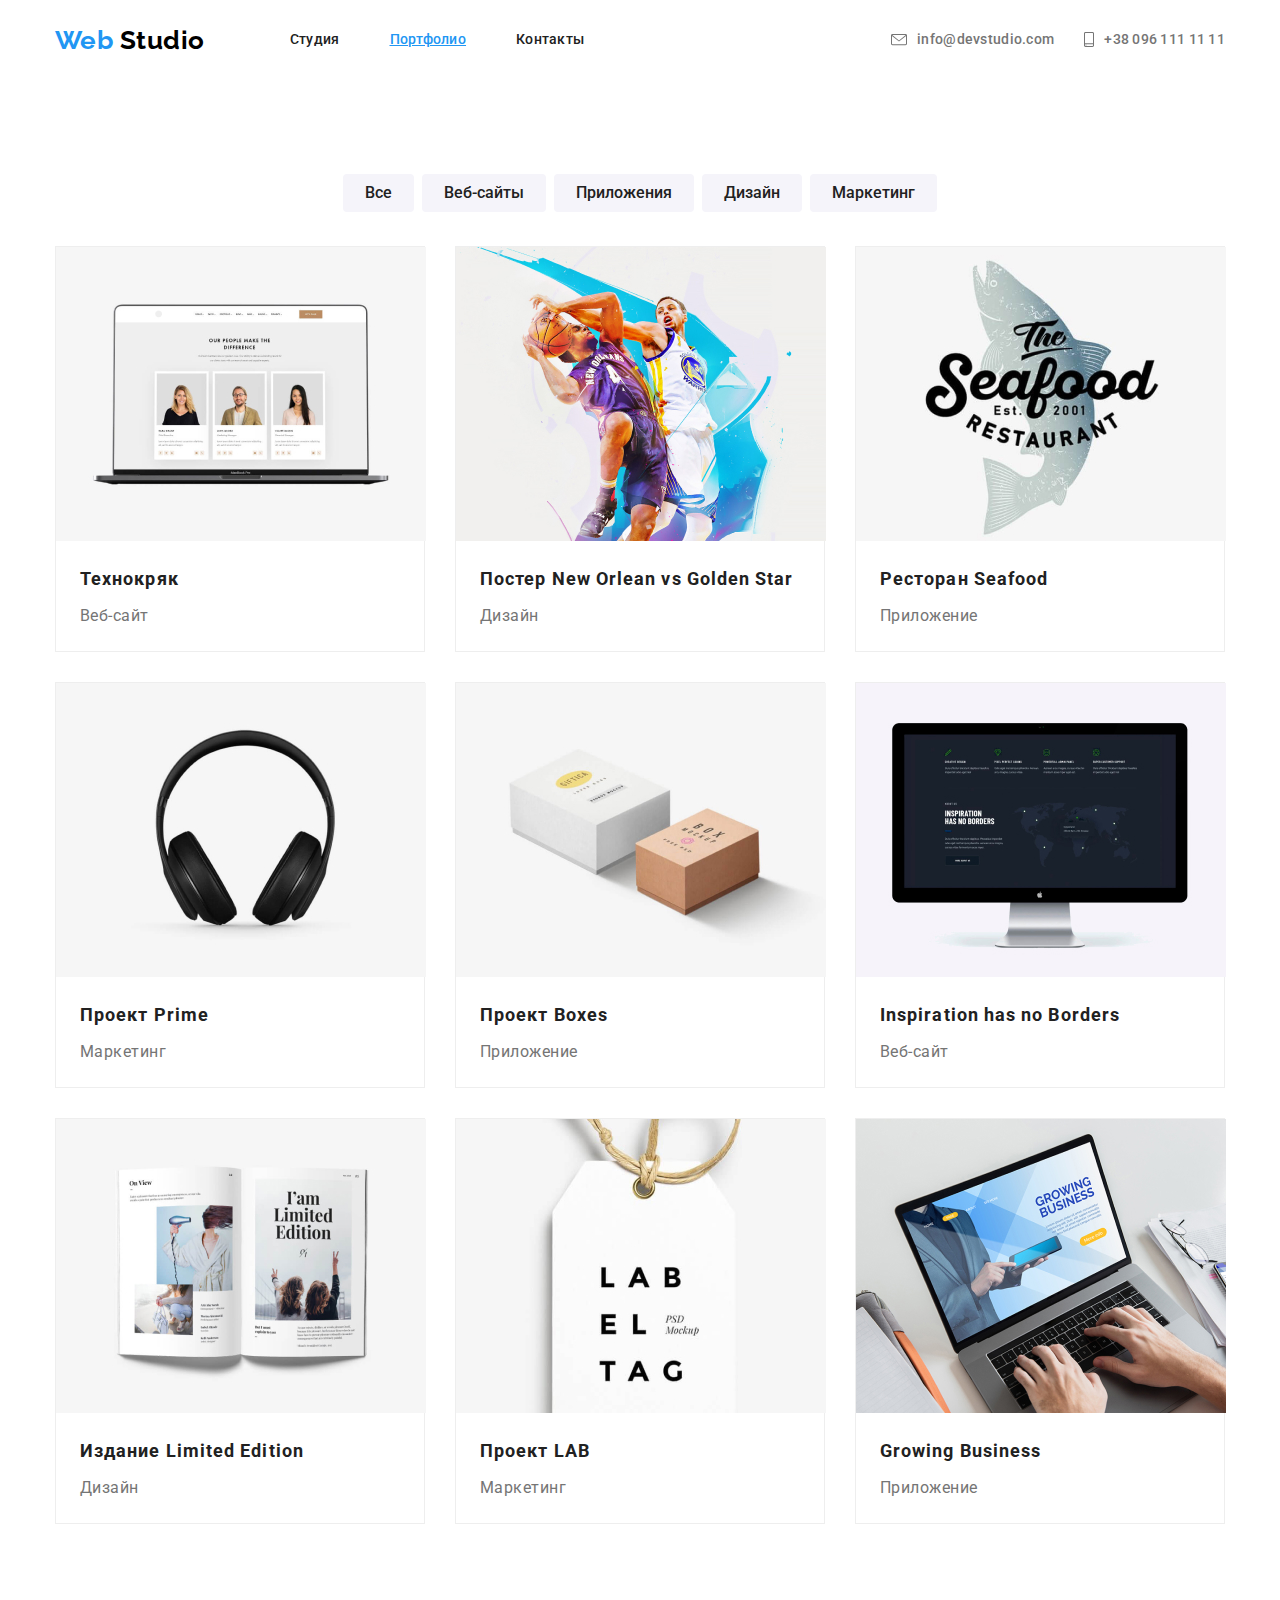
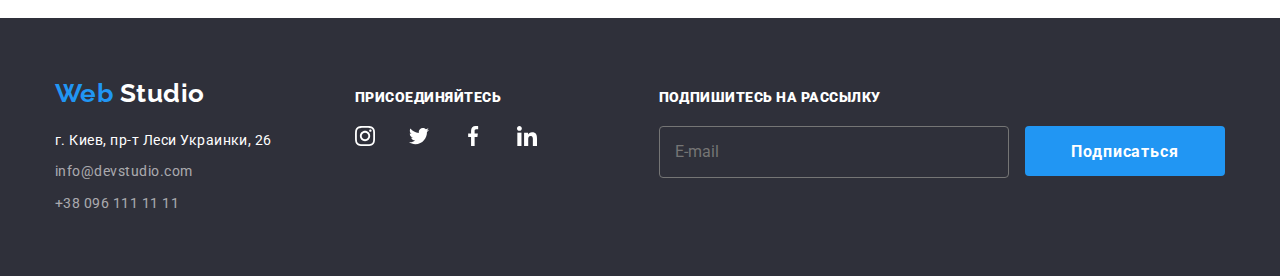
==== portfolio.html @ 207a84a7 "Adding project files." ====
<!DOCTYPE html>
<html lang="ru">
	<head>
		<meta charset="UTF-8" />
		<meta name="viewport" content="width=device-width, initial-scale=1.0" />
		<title>Portfolio - Web Studio</title>
		<link
			href="https://fonts.googleapis.com/css2?family=Raleway:wght@700&family=Roboto:wght@400;500;700;900&display=swap"
			rel="stylesheet"
		/>
		<link rel="stylesheet" href="./css/normalize.css" />
		<link rel="stylesheet" href="./css/styles.css" />
	</head>
	<body>
		<!-- Header -->
		<header>
			<div class="container header-flexbox">
				<nav class="header-nav">
					<a href="./index.html" lang="en" class="logo no-margin-bottom link">
						Web
						<span class="logo-header">Studio</span>
					</a>

					<ul class="site-nav list">
						<li>
							<a href="./index.html" class="link">Студия</a>
						</li>
						<li><a href="./portfolio.html" class="link current">Портфолио</a></li>
						<li><a href="#" class="link">Контакты</a></li>
					</ul>
				</nav>

				<ul class="contacts list">
					<li class="contacts-item">
						<img src="./images/icons/contacts/envelope.svg" alt="Конверт" />
						<a href="mailto:info@devstudio.com" target="_blank" rel="noopener noreferrer" class="link">
							info@devstudio.com
						</a>
					</li>
					<li class="contacts-item">
						<img src="./images/icons/contacts/smartphone.svg" alt="Телефон" />
						<a href="tel:+380961111111" class="link">+38 096 111 11 11</a>
					</li>
				</ul>
			</div>
		</header>

		<main>
			<section class="section">
				<div class="container">
					<h1 class="visually-hidden">Портфолио</h1>

					<!-- Filter -->
					<ul class="portfolio-filter list">
						<li><button type="button">Все</button></li>
						<li><button type="button">Веб-сайты</button></li>
						<li><button type="button">Приложения</button></li>
						<li><button type="button">Дизайн</button></li>
						<li><button type="button">Маркетинг</button></li>
					</ul>

					<!-- Projects -->
					<ul class="portfolio-projects list">
						<li class="portfolio-card">
							<a href="#" target="_blank" rel="noopener noreferrer" class="link">
								<img src="./images/portfolio/techno.jpg" alt="Сайт на экране ноутбука" width="370" />
								<div class="portfolio-project-information">
									<h2>Технокряк</h2>
									<p>Веб-сайт</p>

									<!-- <p class="project-description">
									Технокряк это современная площадка распространения коронавируса. Компании используют эту платформу для
									цифрового шпионажа и атак на защищённые сервера конкурентов.
								</p> -->
								</div>
							</a>
						</li>
						<li class="portfolio-card">
							<a href="#" target="_blank" rel="noopener noreferrer" class="link">
								<img
									src="./images/portfolio/new-orleans-vs-golden-star.jpg"
									alt="Постер для баскетбольного матча"
									width="370"
								/>
								<div class="portfolio-project-information">
									<h2>Постер New Orlean vs Golden Star</h2>
									<p>Дизайн</p>
									<!-- <p class="project-description">
									Lorem ipsum dolor sit amet consectetur adipisicing elit. Reiciendis praesentium, culpa expedita et
									dolorem animi? Impedit laboriosam dolor dignissimos numquam id! Quae ut dolorum nam earum doloremque
									pariatur voluptas consectetur.
								</p> -->
								</div>
							</a>
						</li>
						<li class="portfolio-card">
							<a href="#" target="_blank" rel="noopener noreferrer" class="link">
								<img
									src="./images/portfolio/seafood-restaurant.jpg"
									alt="Логотип ресторана морепродуктов"
									width="370"
								/>
								<div class="portfolio-project-information">
									<h2>
										Ресторан
										<span lang="en">Seafood</span>
									</h2>
									<p>Приложение</p>
									<!-- <p class="project-description">
									Lorem ipsum dolor sit amet consectetur adipisicing elit. Magnam illum eligendi dolores amet qui fugit
									delectus. Eum sequi iusto ad aspernatur labore perspiciatis? Vero vel qui sed, officiis totam
									adipisci!
								</p> -->
								</div>
							</a>
						</li>
						<li class="portfolio-card">
							<a href="#" target="_blank" rel="noopener noreferrer" class="link">
								<img src="./images/portfolio/prime-project.jpg" alt="Наушники" width="370" />
								<div class="portfolio-project-information">
									<h2>
										Проект
										<span lang="en">Prime</span>
									</h2>
									<p>Маркетинг</p>
									<!-- <p class="project-description">
									Lorem ipsum dolor sit amet consectetur adipisicing elit. Eveniet voluptatem dolor asperiores, incidunt
									maiores mollitia delectus possimus. Nulla vel veritatis dolores assumenda corrupti odit, cum molestiae
									magnam itaque. At, minus!
								</p> -->
								</div>
							</a>
						</li>
						<li class="portfolio-card">
							<a href="#" target="_blank" rel="noopener noreferrer" class="link">
								<img src="./images/portfolio/boxes-project.jpg" alt="Коробки" width="370" />
								<div class="portfolio-project-information">
									<h2>
										Проект
										<span lang="en">Boxes</span>
									</h2>
									<p>Приложение</p>
									<!-- <p class="project-description">
									Lorem ipsum dolor sit amet consectetur adipisicing elit. Eveniet voluptatem dolor asperiores, incidunt
									maiores mollitia delectus possimus. Nulla vel veritatis dolores assumenda corrupti odit, cum molestiae
									magnam itaque. At, minus!
								</p> -->
								</div>
							</a>
						</li>
						<li class="portfolio-card">
							<a href="#" target="_blank" rel="noopener noreferrer" class="link">
								<img src="./images/portfolio/desktop.jpg" alt="Монитор ПК" width="370" />
								<div class="portfolio-project-information">
									<h2 lang="en">Inspiration has no Borders</h2>
									<p>Веб-сайт</p>
									<!-- <p class="project-description">
									Lorem ipsum dolor sit amet consectetur adipisicing elit. Eveniet voluptatem dolor asperiores, incidunt
									maiores mollitia delectus possimus. Nulla vel veritatis dolores assumenda corrupti odit, cum molestiae
									magnam itaque. At, minus!
								</p> -->
								</div>
							</a>
						</li>
						<li class="portfolio-card">
							<a href="#" target="_blank" rel="noopener noreferrer" class="link">
								<img src="./images/portfolio/limited-edition.jpg" alt="Разворот журнала" width="370" />
								<div class="portfolio-project-information">
									<h2>
										Издание
										<span lang="en">Limited Edition</span>
									</h2>
									<p>Дизайн</p>
									<!-- <p class="project-description">
									Lorem ipsum dolor sit amet consectetur adipisicing elit. Eveniet voluptatem dolor asperiores, incidunt
									maiores mollitia delectus possimus. Nulla vel veritatis dolores assumenda corrupti odit, cum molestiae
									magnam itaque. At, minus!
								</p> -->
								</div>
							</a>
						</li>
						<li class="portfolio-card">
							<a href="#" target="_blank" rel="noopener noreferrer" class="link">
								<img src="./images/portfolio/lab-tag-project.jpg" alt="Этикетка" width="370" />
								<div class="portfolio-project-information">
									<h2>
										Проект
										<span lang="en">LAB</span>
									</h2>
									<p>Маркетинг</p>
									<!-- <p class="project-description">
									Lorem ipsum dolor sit amet consectetur adipisicing elit. Eveniet voluptatem dolor asperiores, incidunt
									maiores mollitia delectus possimus. Nulla vel veritatis dolores assumenda corrupti odit, cum molestiae
									magnam itaque. At, minus!
								</p> -->
								</div>
							</a>
						</li>
						<li class="portfolio-card">
							<a href="#" target="_blank" rel="noopener noreferrer" class="link">
								<img src="./images/portfolio/laptop.jpg" alt="Ноутбук" width="370" />
								<div class="portfolio-project-information">
									<h2 lang="en">Growing Business</h2>
									<p>Приложение</p>
									<!-- <p class="project-description">
									Lorem ipsum dolor sit amet consectetur adipisicing elit. Eveniet voluptatem dolor asperiores, incidunt
									maiores mollitia delectus possimus. Nulla vel veritatis dolores assumenda corrupti odit, cum molestiae
									magnam itaque. At, minus!
								</p> -->
								</div>
							</a>
						</li>
					</ul>
				</div>
			</section>
		</main>

		<!-- Footer -->
		<footer class="footer">
			<div class="container footer-felxbox">
				<div class="footer-information footer-felxbox">
					<div class="footer-contacts-block">
						<a href="./index.html" lang="en" class="logo link">
							Web
							<span class="logo-footer">Studio</span>
						</a>
						<address class="address">
							г. Киев, пр-т Леси Украинки, 26
						</address>

						<ul class="contacts-footer list">
							<li>
								<a href="mailto:info@devstudio.com" target="_blank" rel="noopener noreferrer" class="link">
									info@devstudio.com
								</a>
							</li>
							<li><a href="tel:+380961111111" class="link">+38 096 111 11 11</a></li>
						</ul>
					</div>

					<div class="footer-contacts-block">
						<p class="call-to-action"><b>Присоединяйтесь</b></p>
						<ul class="footer-social-links-list list">
							<li>
								<a href="#" target="_blank" rel="noopener noreferrer">
									<img src="./images/icons/social-media/instagram.svg" alt="Instagram" />
								</a>
							</li>
							<li>
								<a href="#" target="_blank" rel="noopener noreferrer">
									<img src="./images/icons/social-media/twitter.svg" alt="Twitter" />
								</a>
							</li>
							<li>
								<a href="#" target="_blank" rel="noopener noreferrer">
									<img src="./images/icons/social-media/facebook.svg" alt="Facebook" />
								</a>
							</li>
							<li>
								<a href="#" target="_blank" rel="noopener noreferrer">
									<img src="./images/icons/social-media/linkedin.svg" alt="LinkedIn" />
								</a>
							</li>
						</ul>
					</div>
				</div>

				<div class="footer-information form">
					<div>
						<p class="call-to-action"><b>Подпишитесь на рассылку</b></p>
						<form>
							<input type="email" placeholder="E-mail" />
							<input type="submit" value="Подпиcаться" />
						</form>
					</div>
				</div>
			</div>
		</footer>
	</body>
</html>
---- css/styles.css ----
/* Basic palette */
:root {
	--primary-title-color: #212121;
	--primary-text-color: #757575;
	--primary-white-color: #ffffff;
	--primary-black-color: #000000;
	--secondary-bg-color: #f5f4fa;
	--footer-bg-color: #2f303a;
	--accent-color: #2196f3;
}

/* Global css properties */
html {
	box-sizing: border-box;
}

*,
*::before,
*::after {
	box-sizing: inherit;
}

body {
	font-family: "Roboto", sans-serif;
	letter-spacing: 0.03em;
}

/* Rules for reseting properties */
.link {
	text-decoration: none;
}
.list {
	margin: 0;
	padding: 0;
	list-style: none;
}

.container {
	width: 1200px;
	padding-right: 15px;
	padding-left: 15px;
	margin-right: auto;
	margin-left: auto;
}

/* Header */

/* Site navigation */
.header-flexbox {
	display: flex;
	align-items: center;
}

.header-nav {
	display: flex;
	align-items: center;
	margin-right: auto;
}

.site-nav {
	display: flex;
}

.site-nav li:not(:last-child) {
	margin-right: 50px;
}

.site-nav a {
	display: block;
	padding-top: 32px;
	padding-bottom: 32px;

	font-weight: 500;
	font-size: 14px;
	line-height: 1.14;
	letter-spacing: 0.02em;

	color: var(--primary-title-color);
}

.site-nav a:hover,
.site-nav a:focus {
	color: var(--accent-color);
}

.site-nav .current {
	color: var(--accent-color);
	text-decoration: underline;
}

/* Logo */
.logo {
	display: block;
	margin-right: 85px;
	margin-bottom: 20px;

	font-family: "Raleway", sans-serif;
	font-weight: 700;
	font-size: 26px;
	line-height: 1.19;

	color: var(--accent-color);
}

/* Logo in header */
.logo-header {
	color: var(--primary-black-color);
}

.logo.no-margin-bottom {
	margin-bottom: 0;
}

/* Logo in footer */
.logo-footer {
	color: var(--primary-white-color);
}

/* Contacts in header */
.contacts {
	display: flex;
}

.contacts li:not(:last-child) {
	margin-right: 30px;
}

.contacts a {
	font-weight: 500;
	font-size: 14px;
	line-height: 1.14;
	letter-spacing: 0.02em;

	color: var(--primary-text-color);
}

.contacts a:hover,
.contacts a:focus {
	color: var(--accent-color);
}

.contacts-item {
	display: flex;
	align-items: center;
}

.contacts-item img {
	display: block;
	margin-right: 10px;
}

/* Hero section */
.hero-section {
	text-align: center;
}

.hero-title {
	margin-top: 0;
	margin-bottom: 30px;

	font-weight: 900;
	font-size: 44px;
	line-height: 1.36;
	letter-spacing: 0.06em;
	text-transform: uppercase;

	color: var(--primary-white-color);

	text-shadow: 0 4px 4px rgba(0, 0, 0, 0.25);
}

.hero-button {
	min-width: 200px;
	min-height: 50px;

	padding-top: 10px;
	padding-right: 32px;
	padding-bottom: 10px;
	padding-left: 32px;
	border-radius: 4px;

	/* font-family: inherit; */
	font-weight: 700;
	font-size: 16px;
	line-height: 1.87;
	letter-spacing: 0.06em;

	color: var(--primary-white-color);

	background-color: var(--accent-color);
	border: transparent;

	cursor: pointer;
}

/* Advantages section */
.section {
	padding-top: 94px;
	padding-bottom: 94px;
}

.visually-hidden {
	position: absolute !important;
	clip: rect(1px 1px 1px 1px);
	/* IE6, IE7 */
	clip: rect(1px, 1px, 1px, 1px);
	padding: 0 !important;
	border: 0 !important;
	height: 1px !important;
	width: 1px !important;
	overflow: hidden;
}

.advantages {
	display: flex;
}

.advantages-description {
	padding-top: 30px;
}

.advantages > li {
	width: calc((100% - 30px * 3) / 4);
}

.advantages > li:not(:nth-child(4n)) {
	margin-right: 30px;
}

.advantages img {
	display: block;
	padding-top: 25px;
	padding-right: 100px;
	padding-bottom: 25px;
	padding-left: 100px;
	border-radius: 4px;

	background-color: var(--secondary-bg-color);
}

.advantages h3 {
	margin-top: 0;
	margin-bottom: 10px;

	font-weight: 700;
	font-size: 14px;
	line-height: 1.14;
	text-transform: uppercase;

	color: var(--primary-title-color);
}

.advantages p {
	margin: 0;

	font-weight: 400;
	font-size: 14px;
	line-height: 1.7;

	color: var(--primary-text-color);
}

/* Title for all sections but Hero */
.section-title {
	margin-top: 0;
	margin-bottom: 50px;

	font-weight: 700;
	font-size: 36px;
	line-height: 1.17;
	text-align: center;

	color: var(--primary-title-color);
}

/* Services section */
.section.no-padding {
	padding-top: 0;
}

.services {
	display: flex;
	flex-wrap: wrap;
}

.services > li {
	width: calc((100% - 30px * 2) / 3);
}

.services > li:not(:nth-child(3n)) {
	margin-right: 30px;
}

.services img {
	display: block;
}

.services h3 {
	margin: 0;
	padding-top: 27px;
	padding-bottom: 27px;

	font-weight: 700;
	font-size: 14px;
	line-height: 1.14;
	text-transform: uppercase;
	text-align: center;

	color: var(--primary-white-color);
	background-color: rgba(47, 48, 58, 0.8);
}

/* Team section */
.secondary-background {
	background-color: var(--secondary-bg-color);
}

.team {
	display: flex;
	flex-wrap: wrap;
}

.team-card {
	width: calc((100% - 30px * 3) / 4);

	background-color: var(--primary-white-color);
}

.team-card:not(:nth-child(4n)) {
	margin-right: 30px;
}

.team-member-picture {
	display: block;
}

.team-member-information {
	padding-top: 30px;
	padding-bottom: 24px;
}

.team h3 {
	margin-top: 0;
	margin-bottom: 10px;

	font-weight: 500;
	font-size: 16px;
	line-height: 1.19;
	text-align: center;

	color: var(--primary-title-color);
}

.team p {
	margin-top: 0;
	margin-bottom: 16px;

	font-weight: 400;
	font-size: 16px;
	line-height: 1.19;
	text-align: center;

	color: var(--primary-text-color);
}

.social-links {
	display: flex;
	justify-content: center;
}

.social-links li:not(:last-child) {
	margin-right: 34px;
}

/* Clients section */
.clients {
	display: flex;
	flex-wrap: wrap;
}

.clients li {
	width: calc((100% - 30px * 5) / 6);
}

.clients li:not(:nth-child(6n)) {
	margin-right: 30px;
}

.clients img {
	display: block;
}

.clients a {
	display: flex;
	height: 90px;
	width: 170px;

	justify-content: center;

	border: 1px solid #afb1b8;
	border-radius: 4px;
}

/* Footer section */
.footer {
	padding-top: 60px;
	padding-bottom: 60px;

	background-color: var(--footer-bg-color);
}

.footer-felxbox {
	display: flex;
	justify-content: space-between;
	align-items: baseline;
}

/* Footer blocks */
.footer-information {
	width: calc((100% - 30px) / 2);
}

.footer-information:not(:last-child) {
	margin-right: 30px;
}

/* Address and social media */
.footer-contacts-block {
	width: calc((100% - 30px) / 2);
}

.footer-contacts-block:not(:last-child) {
	margin-right: 30px;
}

.address {
	margin-bottom: 8px;

	font-style: normal;
	font-weight: 400;
	font-size: 14px;
	line-height: 1.71;

	color: var(--primary-white-color);
}

.contacts-footer li:not(:last-child) {
	margin-bottom: 8px;
}

.contacts-footer a {
	font-weight: 400;
	font-size: 14px;
	line-height: 1.71;

	color: rgba(255, 255, 255, 0.6);
}

.contacts-footer a:hover,
.contacts-footer a:focus {
	color: var(--accent-color);
}

/* Call to action */
.call-to-action {
	margin-top: 0;
	margin-bottom: 20px;

	font-weight: 700;
	font-size: 14px;
	line-height: 1.14;
	text-transform: uppercase;

	color: var(--primary-white-color);
}

.footer-social-links-list {
	display: flex;
}

.footer-social-links-list > li:not(:last-child) {
	margin-right: 34px;
}

/* Footer form block */
.form {
	display: flex;
	justify-content: flex-end;
}

/* Portfolio page */
/* Filter */
.portfolio-filter {
	display: flex;
	justify-content: center;
	margin-bottom: 34px;
}

.portfolio-filter li:not(:last-child) {
	margin-right: 8px;
}

.portfolio-filter button {
	padding-top: 6px;
	padding-right: 22px;
	padding-bottom: 6px;
	padding-left: 22px;
	border: transparent;
	border-radius: 4px;

	/* font-family: inherit; */
	font-weight: 500;
	font-size: 16px;
	line-height: 1.62;

	color: var(--primary-title-color);

	background-color: var(--secondary-bg-color);

	cursor: pointer;
}

.portfolio-filter button:hover,
.portfolio-filter button:focus {
	color: var(--primary-white-color);

	background-color: var(--accent-color);
}

/* Portfolio projects */
.portfolio-projects {
	display: flex;
	flex-wrap: wrap;
}

.portfolio-card {
	width: calc((100% - 30px * 2) / 3);
	margin-right: 30px;
	margin-bottom: 30px;

	border: 1px solid #eeeeee;

	cursor: pointer;
}

.portfolio-card:nth-child(3n) {
	margin-right: 0;
}

.portfolio-card:nth-last-child(-n + 3) {
	margin-bottom: 0;
}

.portfolio-projects img {
	display: block;
}

.portfolio-project-information {
	padding-top: 20px;
	padding-right: 24px;
	padding-bottom: 20px;
	padding-left: 24px;
}

.portfolio-project-information h2 {
	margin-top: 0;
	margin-bottom: 4px;

	font-weight: 700;
	font-size: 18px;
	line-height: 2;
	letter-spacing: 0.06em;

	color: var(--primary-title-color);
}

.portfolio-project-information p {
	margin-top: 0;
	margin-bottom: 0;

	font-weight: 400;
	font-size: 16px;
	line-height: 1.87;

	color: var(--primary-text-color);
}

/* .portfolio-project-information p.project-description {
	margin-top: 0;
	margin-bottom: 0;

	font-weight: 400;
	font-size: 18px;
	line-height: 1.56;
}

.portfolio-projects .project-description:hover {
	color: var(--primary-white-color);
	background-color: var(--accent-color);
} */

input[type="email"] {
	min-height: 50px;
	min-width: 350px;

	padding: 15px;
	border: 1px solid;
	border-radius: 4px;
	border-color: var(--primary-text-color);

	margin-right: 12px;

	font-weight: 400;
	font-size: 16px;
	line-height: 1.25;
	color: var(--primary-text-color);

	background-color: transparent;
}

input[type="submit"] {
	min-width: 200px;
	min-height: 50px;

	padding-top: 10px;
	padding-right: 32px;
	padding-bottom: 10px;
	padding-left: 32px;
	border: transparent;
	border-radius: 4px;

	font-weight: 700;
	font-size: 16px;
	line-height: 1.87;
	letter-spacing: 0.06em;

	color: var(--primary-white-color);

	background-color: var(--accent-color);
	border: transparent;

	cursor: pointer;
}
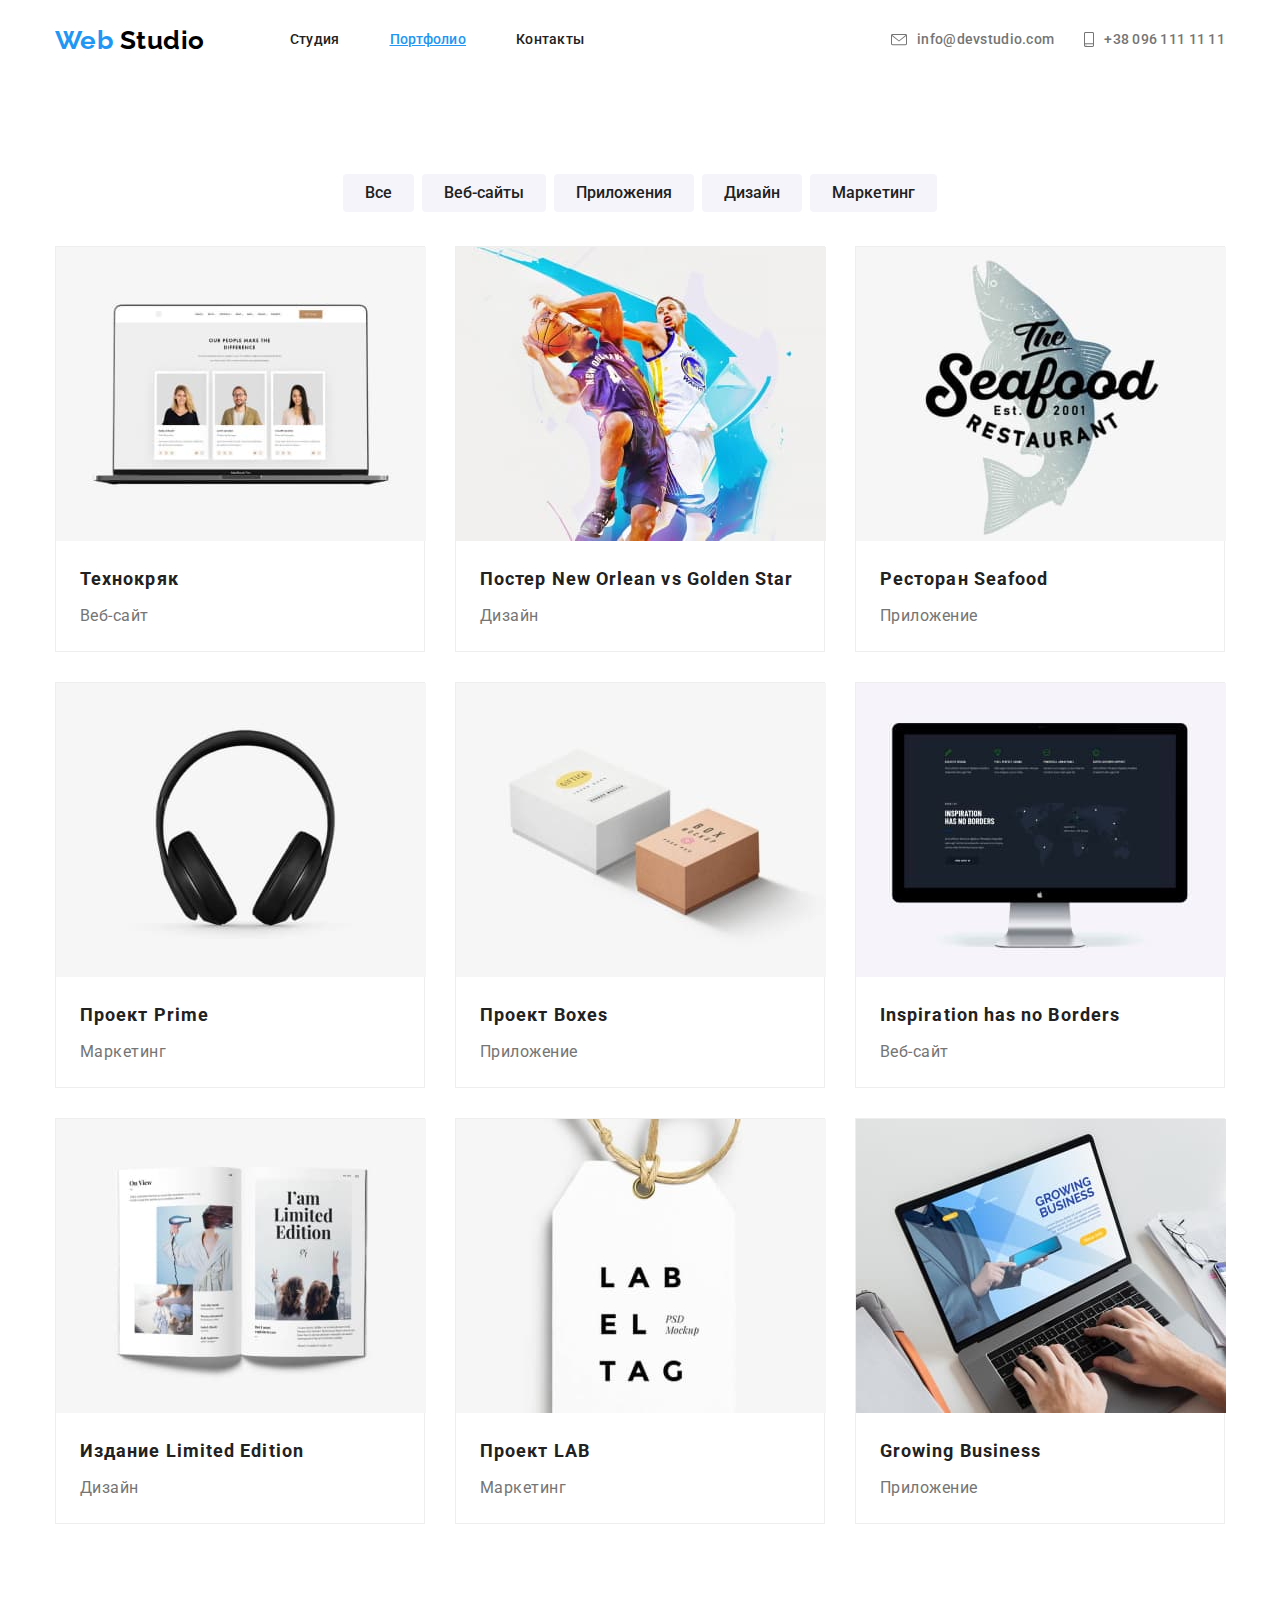
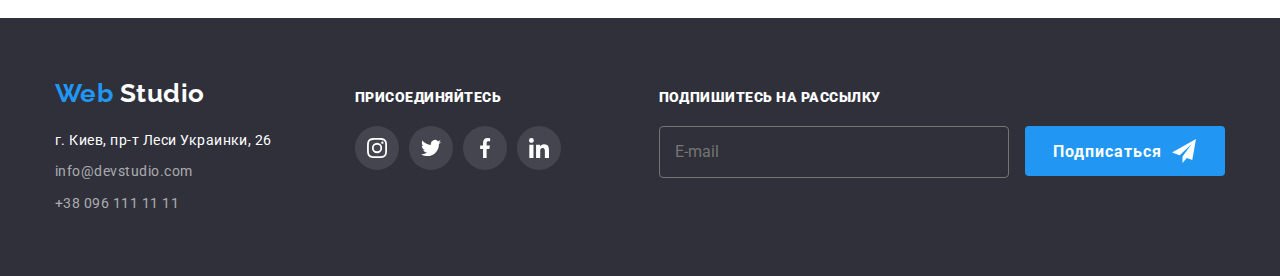
==== commit 347d6d39: "Adding icons through ::after and ::before." ====
--- a/portfolio.html
+++ b/portfolio.html
@@ -217,8 +217,8 @@
 
 		<!-- Footer -->
 		<footer class="footer">
-			<div class="container footer-felxbox">
-				<div class="footer-information footer-felxbox">
+			<div class="container footer-flexbox">
+				<div class="footer-information footer-flexbox">
 					<div class="footer-contacts-block">
 						<a href="./index.html" lang="en" class="logo link">
 							Web
@@ -241,22 +241,22 @@
 					<div class="footer-contacts-block">
 						<p class="call-to-action"><b>Присоединяйтесь</b></p>
 						<ul class="footer-social-links-list list">
-							<li>
+							<li class="footer-social-links-item">
 								<a href="#" target="_blank" rel="noopener noreferrer">
 									<img src="./images/icons/social-media/instagram.svg" alt="Instagram" />
 								</a>
 							</li>
-							<li>
+							<li class="footer-social-links-item">
 								<a href="#" target="_blank" rel="noopener noreferrer">
 									<img src="./images/icons/social-media/twitter.svg" alt="Twitter" />
 								</a>
 							</li>
-							<li>
+							<li class="footer-social-links-item">
 								<a href="#" target="_blank" rel="noopener noreferrer">
 									<img src="./images/icons/social-media/facebook.svg" alt="Facebook" />
 								</a>
 							</li>
-							<li>
+							<li class="footer-social-links-item">
 								<a href="#" target="_blank" rel="noopener noreferrer">
 									<img src="./images/icons/social-media/linkedin.svg" alt="LinkedIn" />
 								</a>
@@ -270,7 +270,7 @@
 						<p class="call-to-action"><b>Подпишитесь на рассылку</b></p>
 						<form>
 							<input type="email" placeholder="E-mail" />
-							<input type="submit" value="Подпиcаться" />
+							<button class="form-button">Подписаться</button>
 						</form>
 					</div>
 				</div>
--- a/css/styles.css
+++ b/css/styles.css
@@ -154,6 +154,26 @@
 	text-align: center;
 }
 
+.overlay {
+	height: 600px;
+	max-width: 1600px;
+
+	margin-right: auto;
+	margin-left: auto;
+
+	background-color: rgba(47, 48, 58, 0.8);
+	background-image: linear-gradient(to right, rgba(47, 48, 58, 0.8), rgba(47, 48, 58, 0.8)),
+		url("../images/background/hero-bg-image.jpg");
+	background-repeat: no-repeat;
+	background-position: center;
+	background-size: cover;
+}
+
+.hero-flexbox {
+	display: flex;
+	align-items: center;
+}
+
 .hero-title {
 	margin-top: 0;
 	margin-bottom: 30px;
@@ -165,11 +185,11 @@
 	text-transform: uppercase;
 
 	color: var(--primary-white-color);
-
-	text-shadow: 0 4px 4px rgba(0, 0, 0, 0.25);
 }
 
 .hero-button {
+	display: inline-flex;
+	align-items: center;
 	min-width: 200px;
 	min-height: 50px;
 
@@ -213,18 +233,45 @@
 
 .advantages {
 	display: flex;
+	flex-wrap: wrap;
 }
 
 .advantages-description {
 	padding-top: 30px;
 }
 
-.advantages > li {
+.advantages-item {
 	width: calc((100% - 30px * 3) / 4);
 }
 
-.advantages > li:not(:nth-child(4n)) {
+.advantages-item:not(:nth-child(4n)) {
 	margin-right: 30px;
+}
+
+.advantages-item::before {
+	display: block;
+	content: "";
+	height: 120px;
+
+	background-color: var(--secondary-bg-color);
+	background-repeat: no-repeat;
+	background-position: center;
+}
+
+.icon-antenna::before {
+	background-image: url("../images/icons/advantages/antenna.svg");
+}
+
+.icon-clock::before {
+	background-image: url("../images/icons/advantages/clock.svg");
+}
+
+.icon-diagram::before {
+	background-image: url("../images/icons/advantages/diagram.svg");
+}
+
+.icon-astronaut::before {
+	background-image: url("../images/icons/advantages/astronaut.svg");
 }
 
 .advantages img {
@@ -323,7 +370,9 @@
 .team-card {
 	width: calc((100% - 30px * 3) / 4);
 
+	border-radius: 0px 0px 4px 4px;
 	background-color: var(--primary-white-color);
+	box-shadow: 0px 2px 1px rgba(0, 0, 0, 0.2), 0px 1px 1px rgba(0, 0, 0, 0.14), 0px 1px 3px rgba(0, 0, 0, 0.12);
 }
 
 .team-card:not(:nth-child(4n)) {
@@ -368,8 +417,22 @@
 	justify-content: center;
 }
 
-.social-links li:not(:last-child) {
-	margin-right: 34px;
+.social-links-item:not(:last-child) {
+	margin-right: 10px;
+}
+
+.social-links-item a {
+	display: flex;
+	width: 44px;
+	height: 44px;
+	border-radius: 50px;
+	background-color: transparent;
+
+	justify-content: center;
+}
+
+.social-links-item a:hover {
+	background-color: var(--accent-color);
 }
 
 /* Clients section */
@@ -378,27 +441,27 @@
 	flex-wrap: wrap;
 }
 
-.clients li {
+.clients-item {
 	width: calc((100% - 30px * 5) / 6);
 }
 
-.clients li:not(:nth-child(6n)) {
+.clients-item:not(:nth-child(6n)) {
 	margin-right: 30px;
 }
 
-.clients img {
-	display: block;
-}
-
-.clients a {
-	display: flex;
+.clients-item a {
+	display: flex;
+	align-items: center;
+	justify-content: center;
+	width: 170px;
 	height: 90px;
-	width: 170px;
-
-	justify-content: center;
 
 	border: 1px solid #afb1b8;
 	border-radius: 4px;
+}
+
+.clients-item a:hover {
+	border-color: var(--accent-color);
 }
 
 /* Footer section */
@@ -409,7 +472,7 @@
 	background-color: var(--footer-bg-color);
 }
 
-.footer-felxbox {
+.footer-flexbox {
 	display: flex;
 	justify-content: space-between;
 	align-items: baseline;
@@ -478,8 +541,24 @@
 	display: flex;
 }
 
-.footer-social-links-list > li:not(:last-child) {
-	margin-right: 34px;
+.footer-social-links-item:not(:last-child) {
+	margin-right: 10px;
+}
+
+.footer-social-links-item a {
+	display: flex;
+	justify-content: center;
+	align-items: center;
+
+	width: 44px;
+	height: 44px;
+	border-radius: 50px;
+
+	background-color: rgba(255, 255, 255, 0.1);
+}
+
+.footer-social-links-item a:hover {
+	background-color: var(--accent-color);
 }
 
 /* Footer form block */
@@ -551,6 +630,10 @@
 	margin-bottom: 0;
 }
 
+.portfolio-card:hover {
+	box-shadow: 1px 4px 6px rgba(0, 0, 0, 0.16), 0px 4px 4px rgba(0, 0, 0, 0.06), 0px 1px 1px rgba(0, 0, 0, 0.12);
+}
+
 .portfolio-projects img {
 	display: block;
 }
@@ -618,7 +701,7 @@
 	background-color: transparent;
 }
 
-input[type="submit"] {
+/* input[type="submit"] {
 	min-width: 200px;
 	min-height: 50px;
 
@@ -640,4 +723,41 @@
 	border: transparent;
 
 	cursor: pointer;
-}
+} */
+
+.form-button {
+	display: inline-flex;
+	text-align: center;
+	align-items: center;
+	min-width: 200px;
+	min-height: 50px;
+
+	padding-top: 10px;
+	padding-right: 28px;
+	padding-bottom: 10px;
+	padding-left: 28px;
+	border-radius: 4px;
+
+	/* font-family: inherit; */
+	font-weight: 700;
+	font-size: 16px;
+	line-height: 1.87;
+	letter-spacing: 0.06em;
+
+	color: var(--primary-white-color);
+
+	background-color: var(--accent-color);
+	border: transparent;
+
+	cursor: pointer;
+}
+
+.form-button::after {
+	content: "";
+	display: inline-block;
+
+	margin-left: 10px;
+	width: 24px;
+	height: 24px;
+	background-image: url("../images/icons/form/plane.svg");
+}
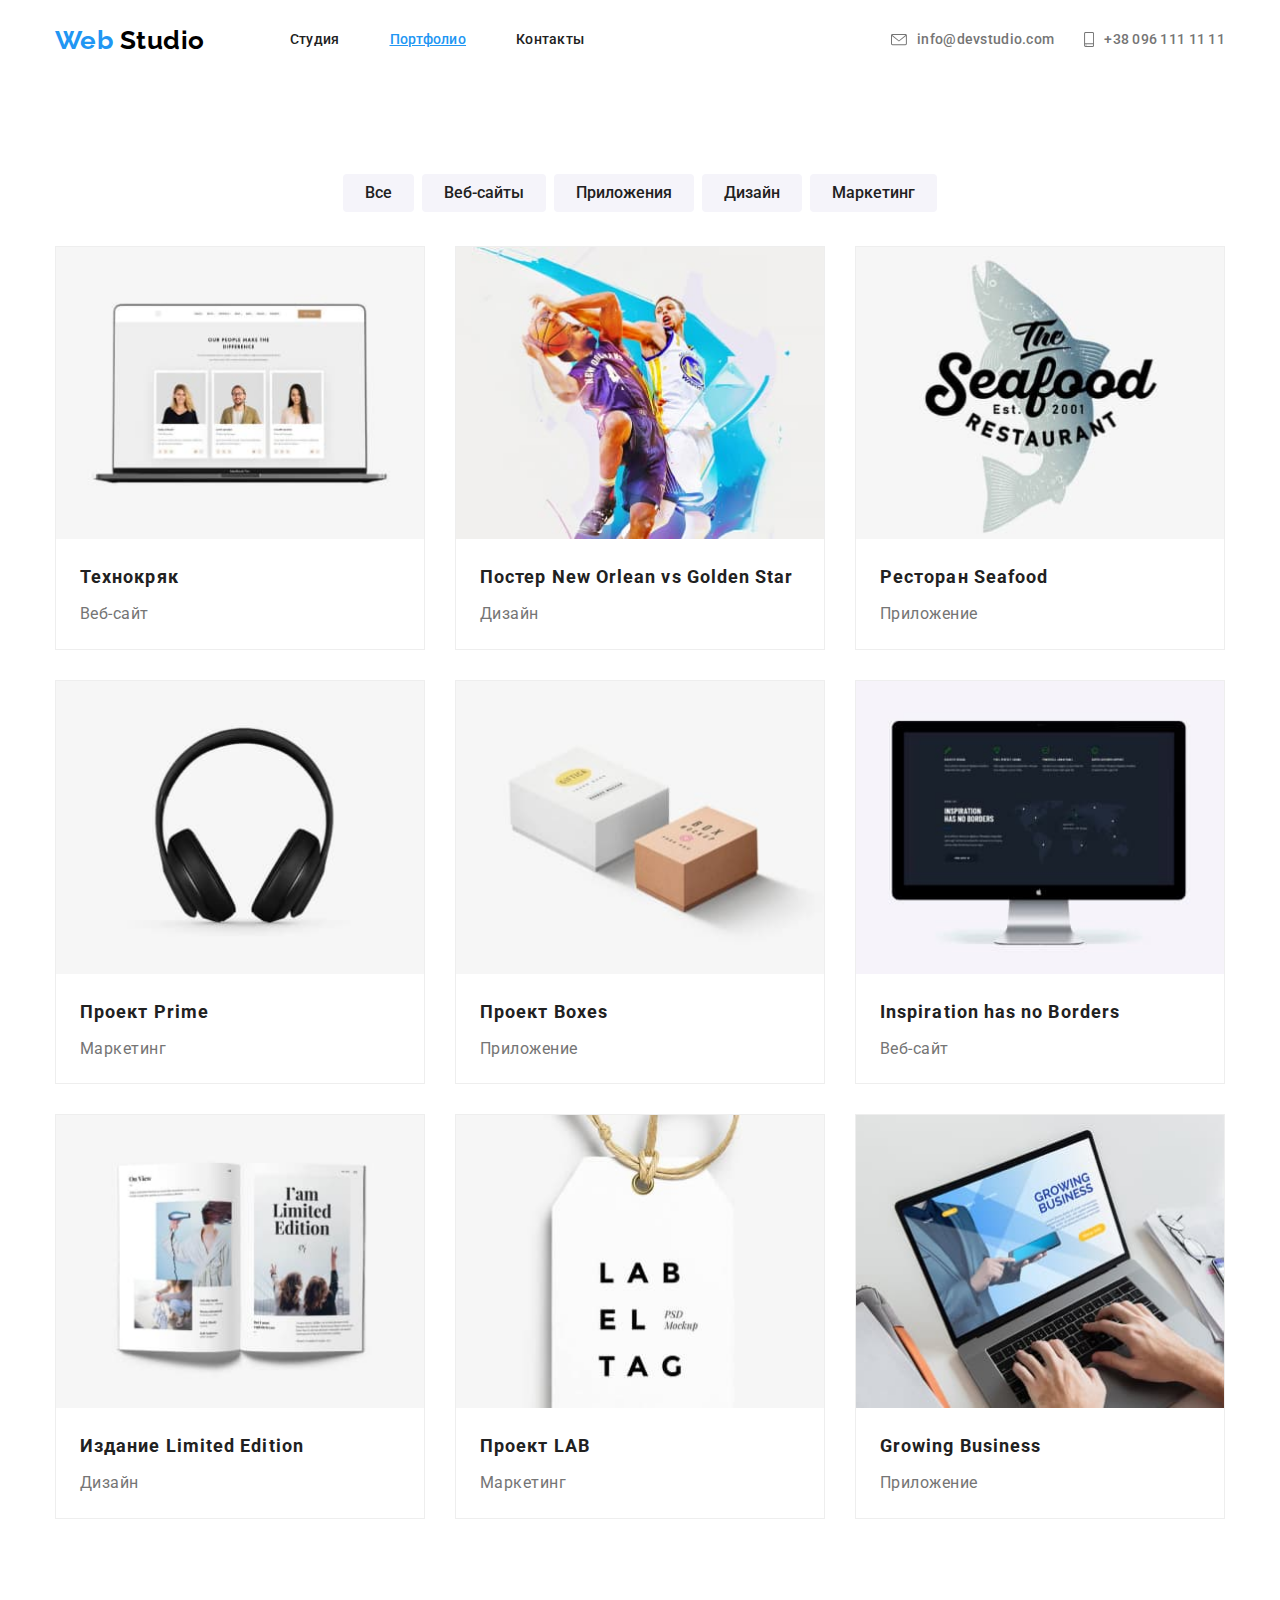
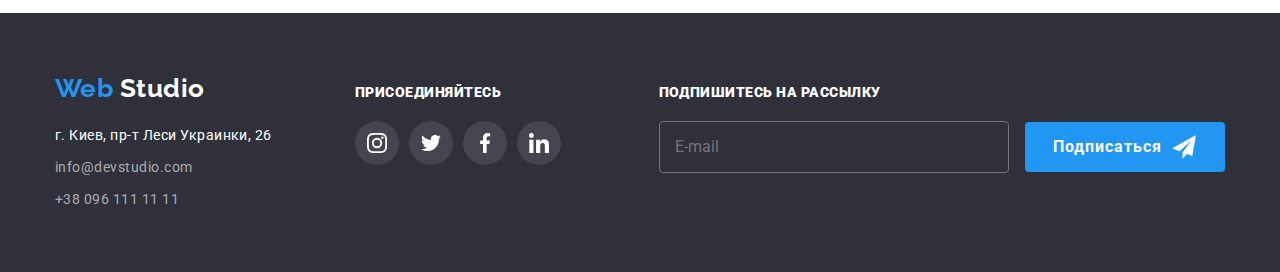
==== commit a2d5bf7c: "Inserting icons from sprite.svg. Eliminating excessive files from the project." ====
--- a/portfolio.html
+++ b/portfolio.html
@@ -32,14 +32,20 @@
 
 				<ul class="contacts list">
 					<li class="contacts-item">
-						<img src="./images/icons/contacts/envelope.svg" alt="Конверт" />
 						<a href="mailto:info@devstudio.com" target="_blank" rel="noopener noreferrer" class="link">
+							<svg class="icon-envelope contacts-icon">
+								<use href="./images/icons/sprite.svg#icon-envelope"></use>
+							</svg>
 							info@devstudio.com
 						</a>
 					</li>
 					<li class="contacts-item">
-						<img src="./images/icons/contacts/smartphone.svg" alt="Телефон" />
-						<a href="tel:+380961111111" class="link">+38 096 111 11 11</a>
+						<a href="tel:+380961111111" class="link">
+							<svg class="icon-smartphone contacts-icon">
+								<use href="./images/icons/sprite.svg#icon-smartphone"></use>
+							</svg>
+							+38 096 111 11 11
+						</a>
 					</li>
 				</ul>
 			</div>
@@ -243,22 +249,30 @@
 						<ul class="footer-social-links-list list">
 							<li class="footer-social-links-item">
 								<a href="#" target="_blank" rel="noopener noreferrer">
-									<img src="./images/icons/social-media/instagram.svg" alt="Instagram" />
-								</a>
-							</li>
-							<li class="footer-social-links-item">
-								<a href="#" target="_blank" rel="noopener noreferrer">
-									<img src="./images/icons/social-media/twitter.svg" alt="Twitter" />
-								</a>
-							</li>
-							<li class="footer-social-links-item">
-								<a href="#" target="_blank" rel="noopener noreferrer">
-									<img src="./images/icons/social-media/facebook.svg" alt="Facebook" />
-								</a>
-							</li>
-							<li class="footer-social-links-item">
-								<a href="#" target="_blank" rel="noopener noreferrer">
-									<img src="./images/icons/social-media/linkedin.svg" alt="LinkedIn" />
+									<svg class="footer-socials-icon">
+										<use href="../images/icons/sprite.svg#icon-instagram"></use>
+									</svg>
+								</a>
+							</li>
+							<li class="footer-social-links-item">
+								<a href="#" target="_blank" rel="noopener noreferrer">
+									<svg class="footer-socials-icon">
+										<use href="../images/icons/sprite.svg#icon-twitter"></use>
+									</svg>
+								</a>
+							</li>
+							<li class="footer-social-links-item">
+								<a href="#" target="_blank" rel="noopener noreferrer">
+									<svg class="footer-socials-icon">
+										<use href="../images/icons/sprite.svg#icon-facebook"></use>
+									</svg>
+								</a>
+							</li>
+							<li class="footer-social-links-item">
+								<a href="#" target="_blank" rel="noopener noreferrer">
+									<svg class="footer-socials-icon">
+										<use href="../images/icons/sprite.svg#icon-linkedin"></use>
+									</svg>
 								</a>
 							</li>
 						</ul>
@@ -270,7 +284,12 @@
 						<p class="call-to-action"><b>Подпишитесь на рассылку</b></p>
 						<form>
 							<input type="email" placeholder="E-mail" />
-							<button class="form-button">Подписаться</button>
+							<button class="form-button">
+								Подписаться
+								<svg class="button-icon">
+									<use href="../images/icons/sprite.svg#icon-plane"></use>
+								</svg>
+							</button>
 						</form>
 					</div>
 				</div>
--- a/css/styles.css
+++ b/css/styles.css
@@ -7,6 +7,7 @@
 	--secondary-bg-color: #f5f4fa;
 	--footer-bg-color: #2f303a;
 	--accent-color: #2196f3;
+	--primary-icons-color: #afb1b8;
 }
 
 /* Global css properties */
@@ -121,11 +122,16 @@
 	display: flex;
 }
 
-.contacts li:not(:last-child) {
+.contacts-item:not(:last-child) {
 	margin-right: 30px;
 }
 
-.contacts a {
+.contacts-item a {
+	display: inline-flex;
+	align-items: center;
+	padding-top: 32px;
+	padding-bottom: 32px;
+
 	font-weight: 500;
 	font-size: 14px;
 	line-height: 1.14;
@@ -134,19 +140,23 @@
 	color: var(--primary-text-color);
 }
 
-.contacts a:hover,
-.contacts a:focus {
+.contacts-item a:hover,
+.contacts-item a:focus {
 	color: var(--accent-color);
 }
 
-.contacts-item {
-	display: flex;
-	align-items: center;
-}
-
-.contacts-item img {
-	display: block;
+.contacts-icon {
 	margin-right: 10px;
+	fill: currentColor;
+}
+.icon-envelope {
+	width: 16px;
+	height: 12px;
+}
+
+.icon-smartphone {
+	width: 10px;
+	height: 15px;
 }
 
 /* Hero section */
@@ -248,41 +258,19 @@
 	margin-right: 30px;
 }
 
-.advantages-item::before {
-	display: block;
-	content: "";
+.advantages-icon-place {
+	display: flex;
+	justify-content: center;
+	align-items: center;
+	border-radius: 4px;
+
+	width: 270px;
 	height: 120px;
-
 	background-color: var(--secondary-bg-color);
-	background-repeat: no-repeat;
-	background-position: center;
-}
-
-.icon-antenna::before {
-	background-image: url("../images/icons/advantages/antenna.svg");
-}
-
-.icon-clock::before {
-	background-image: url("../images/icons/advantages/clock.svg");
-}
-
-.icon-diagram::before {
-	background-image: url("../images/icons/advantages/diagram.svg");
-}
-
-.icon-astronaut::before {
-	background-image: url("../images/icons/advantages/astronaut.svg");
-}
-
-.advantages img {
-	display: block;
-	padding-top: 25px;
-	padding-right: 100px;
-	padding-bottom: 25px;
-	padding-left: 100px;
-	border-radius: 4px;
-
-	background-color: var(--secondary-bg-color);
+}
+.advantages-icon {
+	width: 70px;
+	height: 70px;
 }
 
 .advantages h3 {
@@ -426,13 +414,24 @@
 	width: 44px;
 	height: 44px;
 	border-radius: 50px;
+
+	color: var(--primary-icons-color);
 	background-color: transparent;
 
 	justify-content: center;
+	align-items: center;
 }
 
 .social-links-item a:hover {
+	color: var(--primary-white-color);
 	background-color: var(--accent-color);
+}
+
+.socials-icon {
+	height: 20px;
+	width: 20px;
+
+	fill: currentColor;
 }
 
 /* Clients section */
@@ -456,12 +455,19 @@
 	width: 170px;
 	height: 90px;
 
-	border: 1px solid #afb1b8;
+	color: var(--primary-icons-color);
+
+	border: 1px solid var(--primary-icons-color);
 	border-radius: 4px;
 }
 
 .clients-item a:hover {
+	color: var(--accent-color);
 	border-color: var(--accent-color);
+}
+
+.clients-logo-icon {
+	fill: currentColor;
 }
 
 /* Footer section */
@@ -554,11 +560,18 @@
 	height: 44px;
 	border-radius: 50px;
 
+	color: var(--primary-white-color);
 	background-color: rgba(255, 255, 255, 0.1);
 }
 
 .footer-social-links-item a:hover {
 	background-color: var(--accent-color);
+}
+
+.footer-socials-icon {
+	width: 20px;
+	height: 20px;
+	fill: currentColor;
 }
 
 /* Footer form block */
@@ -636,6 +649,7 @@
 
 .portfolio-projects img {
 	display: block;
+	width: 368px;
 }
 
 .portfolio-project-information {
@@ -752,12 +766,10 @@
 	cursor: pointer;
 }
 
-.form-button::after {
-	content: "";
-	display: inline-block;
-
+.button-icon {
 	margin-left: 10px;
 	width: 24px;
 	height: 24px;
-	background-image: url("../images/icons/form/plane.svg");
-}
+
+	fill: currentColor;
+}
